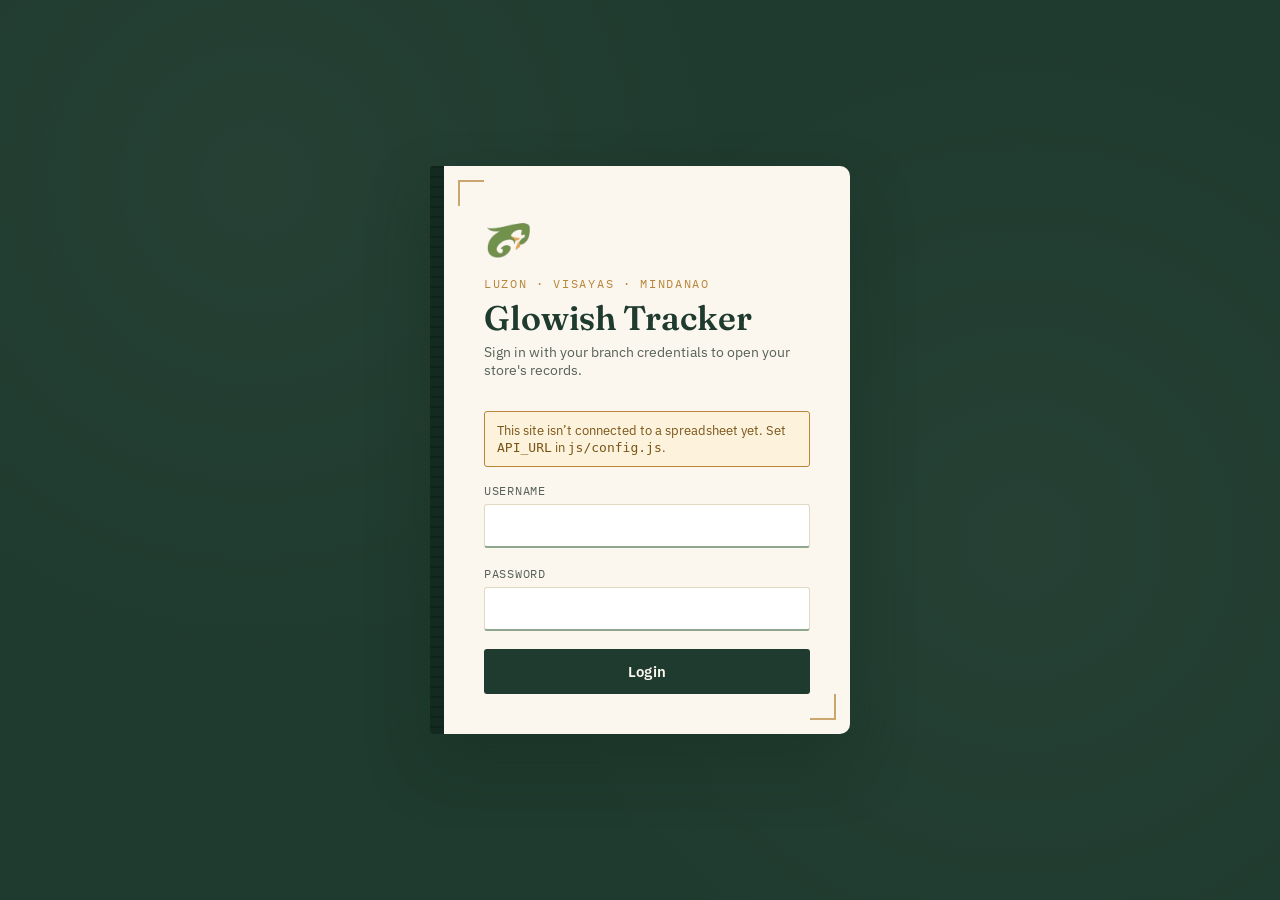
==== admin-dashboard.html @ 36d84f36 "updated" ====
<!DOCTYPE html>
<html lang="en">
<head>
  <meta charset="UTF-8" />
  <meta name="viewport" content="width=device-width, initial-scale=1.0" />
  <title>Admin Dashboard — Glowish Tracker</title>
  <link rel="stylesheet" href="css/styles.css" />
</head>
<body>
  <div class="dash-wrap">
    <header class="dash-header">
      <div class="dash-brand">
        <img src="img/logo.png" alt="" class="dash-logo" />
        <span class="mark">Glowish Tracker</span>
        <span class="admin-badge">Admin</span>
        <div class="dash-store" style="display:block;">
          <span>All regions &middot; All stores</span>
          <div class="refresh-timestamp" id="refresh-timestamp"></div>
        </div>
      </div>
      <div class="header-actions">
        <button class="refresh-btn" id="refresh-all-btn">Refresh all data</button>
        <button class="logout-btn" id="logout-btn">Log out</button>
      </div>
    </header>

    <div class="form-warning" id="config-banner" hidden style="margin: 0 4px 14px;">
      This site isn’t connected to a spreadsheet yet. Set <code>API_URL</code> in <code>js/config.js</code>.
    </div>

    <nav class="tabs">
      <button class="tab active" data-target="panel-overview">Overview</button>
      <button class="tab" data-target="panel-pricelist">Price List</button>
      <button class="tab" data-target="panel-ledger">Ledger</button>
      <button class="tab" data-target="panel-inventory">Inventory</button>
      <button class="tab" data-target="panel-collectibles">Collectibles</button>
      <button class="tab" data-target="panel-reports">Reports</button>
      <button class="tab" data-target="panel-weeklycollection">Weekly Collection</button>
      <button class="tab" data-target="panel-ricecollection">Rice Collection</button>
      <button class="tab" data-target="panel-insurance" id="tab-insurance" hidden>Insurance</button>
    </nav>

    <div class="page">

      <!-- OVERVIEW -->
      <section class="page-panel active" id="panel-overview">
        <div class="panel-head">
          <h2 class="panel-title">Overview</h2>
        </div>
        <div class="kpi-grid" id="kpi-grid"></div>
        <h3 class="overview-section-title">By region</h3>
        <div class="region-breakdown" id="region-breakdown"></div>
      </section>

      <!-- PRICE LIST -->
      <section class="page-panel" id="panel-pricelist">
        <div class="panel-head">
          <h2 class="panel-title">Price List</h2>
        </div>

        <div class="segmented">
          <input type="radio" name="admin-pricelist-view" id="admin-pl-view-regular" value="regular" checked />
          <label for="admin-pl-view-regular">Regular Price</label>
          <input type="radio" name="admin-pricelist-view" id="admin-pl-view-promo" value="promo" />
          <label for="admin-pl-view-promo">Promo Rates</label>
        </div>

        <!-- REGULAR PRICE -->
        <div id="regularprice-view">
          <p class="panel-meta" id="count-regularprice"></p>
          <div class="search-box"><input type="text" id="search-regularprice" placeholder="Search item, store, category…" /></div>
          <div class="table-scroll">
            <table class="ledger-table">
              <thead>
                <tr><th>Region</th><th>Store</th><th>Category</th><th>Item name</th><th>Price</th><th>Discount</th><th>Distributor price</th><th>Actions</th></tr>
              </thead>
              <tbody id="admin-regularprice-tbody"></tbody>
            </table>
          </div>
          <div class="pager" id="pager-regularprice" hidden></div>
          <div class="form-container" id="form-container-regularprice"></div>
        </div>

        <!-- PROMO RATES -->
        <div id="promorates-view" hidden>
          <p class="panel-meta" id="count-promorates"></p>
          <div class="search-box"><input type="text" id="search-promorates" placeholder="Search item, store, promo…" /></div>
          <div class="table-scroll">
            <table class="ledger-table">
              <thead>
                <tr><th>Region</th><th>Store</th><th>Category</th><th>Item name</th><th>Promo</th><th>SRP</th><th>Discount</th><th>Distributor price</th><th>Actions</th></tr>
              </thead>
              <tbody id="admin-promorates-tbody"></tbody>
            </table>
          </div>
          <div class="pager" id="pager-promorates" hidden></div>
          <div class="form-container" id="form-container-promorates"></div>
        </div>
      </section>

      <!-- LEDGER -->
      <section class="page-panel" id="panel-ledger">
        <div class="panel-head">
          <h2 class="panel-title">Ledger <span class="search-count" id="count-ledger"></span></h2>
        </div>
        <div class="search-box"><input type="text" id="search-ledger" placeholder="Search store, location, reference…" /></div>
        <div class="table-scroll">
          <table class="ledger-table">
            <thead>
              <tr><th>Region</th><th>Store</th><th>Location</th><th>Date</th><th>Beg. balance</th><th>Reference</th><th>Delivery</th><th>Payment</th><th>Balance</th><th>Remarks</th><th>Actions</th></tr>
            </thead>
            <tbody id="admin-ledger-tbody"></tbody>
          </table>
        </div>
        <div class="pager" id="pager-ledger" hidden></div>
        <div class="form-container" id="form-container-ledger"></div>
      </section>

      <!-- INVENTORY -->
      <section class="page-panel" id="panel-inventory">
        <div class="panel-head">
          <h2 class="panel-title">Inventory <span class="search-count" id="count-inventory"></span></h2>
        </div>

        <div class="low-stock-banner" id="low-stock-banner" hidden>
          <span>Showing low-stock items only (below 10) across all warehouses and regions.</span>
          <button type="button" id="clear-low-stock-filter">Clear filter</button>
        </div>

        <div id="inventory-low-stock-view" hidden>
          <div class="table-scroll">
            <table class="ledger-table">
              <thead>
                <tr><th>Region</th><th>Warehouse</th><th>Store</th><th>Item name</th><th>Total</th></tr>
              </thead>
              <tbody id="low-stock-tbody"></tbody>
            </table>
          </div>
        </div>

        <div id="inventory-normal-view">
          <div class="warehouse-tab-bar" id="admin-warehouse-tabs"></div>
          <button type="button" class="add-warehouse-btn" id="add-warehouse-btn">+ Add warehouse</button>
          <div class="segmented" style="margin-top: 14px;">
            <input type="radio" name="admin-inventory-view" id="admin-view-old" value="Old" checked />
            <label for="admin-view-old">Old items</label>
            <input type="radio" name="admin-inventory-view" id="admin-view-new" value="New" />
            <label for="admin-view-new">New items</label>
          </div>
          <div class="search-box"><input type="text" id="search-inventory" placeholder="Search item, store, out to…" /></div>
          <div class="table-scroll">
            <table class="ledger-table">
              <thead>
                <tr><th>Region</th><th>Store</th><th>Date</th><th>Item name</th><th>Beg.</th><th>In</th><th>Out</th><th>Total</th><th>Out to</th><th>Address</th><th>Delivered by</th><th>Remarks</th><th>Actions</th></tr>
              </thead>
              <tbody id="admin-inventory-tbody"></tbody>
            </table>
          </div>
          <div class="pager" id="pager-inventory" hidden></div>
          <div class="form-container" id="form-container-inventory"></div>
        </div>
      </section>

      <!-- COLLECTIBLES -->
      <section class="page-panel" id="panel-collectibles">
        <div class="panel-head">
          <h2 class="panel-title">Collectibles <span class="search-count" id="count-collectibles"></span></h2>
        </div>
        <div class="search-box"><input type="text" id="search-collectibles" placeholder="Search name, municipality, address…" /></div>
        <div class="table-scroll">
          <table class="ledger-table">
            <thead>
              <tr><th>Region</th><th>Store</th><th>Province</th><th>District</th><th>Municipality</th><th>Date</th><th>Name</th><th>Address</th><th>Balance</th><th>Actions</th></tr>
            </thead>
            <tbody id="admin-collectibles-tbody"></tbody>
          </table>
        </div>
        <div class="pager" id="pager-collectibles" hidden></div>
        <div class="form-container" id="form-container-collectibles"></div>
      </section>

      <!-- REPORTS -->
      <section class="page-panel" id="panel-reports">
        <div class="panel-head">
          <h2 class="panel-title">Weekly Reports</h2>
        </div>

        <div class="report-controls">
          <div class="field">
            <label for="report-end-date">Week ending</label>
            <input type="date" id="report-end-date" />
          </div>
          <button class="btn-secondary" id="report-generate-btn" type="button">Generate</button>
          <span class="report-range-label" id="report-range-label"></span>
        </div>

        <div class="report-block">
          <div class="report-block-head">
            <h3>Weekly Sales (from Ledger)</h3>
            <button class="refresh-btn" id="export-sales-csv">Export CSV</button>
          </div>
          <div class="table-scroll">
            <table class="ledger-table">
              <thead>
                <tr><th>Region</th><th>Store</th><th>Entries</th><th>Delivery</th><th>Payment</th><th>Ending balance</th></tr>
              </thead>
              <tbody id="report-sales-tbody"></tbody>
            </table>
          </div>
        </div>

        <div class="report-block">
          <div class="report-block-head">
            <h3>Weekly Stock Inventory</h3>
            <button class="refresh-btn" id="export-stock-csv">Export CSV</button>
          </div>
          <div class="table-scroll">
            <table class="ledger-table">
              <thead>
                <tr><th>Region</th><th>Store</th><th>Item</th><th>Total in</th><th>Total out</th><th>Ending total</th></tr>
              </thead>
              <tbody id="report-stock-tbody"></tbody>
            </table>
          </div>
        </div>
      </section>

      <!-- WEEKLY COLLECTION -->
      <section class="page-panel" id="panel-weeklycollection">
        <div class="panel-head">
          <h2 class="panel-title">Weekly Collection</h2>
        </div>

        <div class="report-controls">
          <div class="field"><label for="awc-week-date">Any date in the week</label><input type="date" id="awc-week-date" /></div>
          <button type="button" class="btn-secondary" id="awc-load-week">Load week</button>
          <span class="report-range-label" id="awc-week-label"></span>
        </div>

        <div class="kpi-grid" id="awc-summary-grid" style="margin-bottom: 22px;"></div>

        <div class="segmented">
          <input type="radio" name="awc-view" id="awc-view-collections" value="collections" checked />
          <label for="awc-view-collections">Collections</label>
          <input type="radio" name="awc-view" id="awc-view-expenses" value="expenses" />
          <label for="awc-view-expenses">Expenses</label>
        </div>

        <!-- COLLECTIONS -->
        <div id="awc-collections-view">
          <p class="status-line" id="awc-collections-status"></p>
          <div class="table-scroll">
            <table class="ledger-table">
              <thead><tr><th>Region</th><th>Store</th><th>Date</th><th>Distributor</th><th>Amount</th><th>Contact person</th><th>Contact no.</th><th>Remarks</th><th>Actions</th></tr></thead>
              <tbody id="awc-collections-tbody"></tbody>
            </table>
          </div>
          <div class="pager" id="pager-awc-collections" hidden></div>
          <div class="form-container" id="form-container-awc-collections"></div>
        </div>

        <!-- EXPENSES -->
        <div id="awc-expenses-view" hidden>
          <p class="status-line" id="awc-expenses-status"></p>
          <div class="table-scroll">
            <table class="ledger-table">
              <thead><tr><th>Region</th><th>Store</th><th>Date</th><th>Particular</th><th>Amount</th><th>Actions</th></tr></thead>
              <tbody id="awc-expenses-tbody"></tbody>
            </table>
          </div>
          <div class="pager" id="pager-awc-expenses" hidden></div>
          <div class="form-container" id="form-container-awc-expenses"></div>
        </div>

        <div class="report-block">
          <div class="report-block-head"><h3>Export</h3></div>
          <div style="display:flex; gap:10px; flex-wrap:wrap;">
            <button type="button" class="refresh-btn" id="awc-export-week-csv">Export this week (CSV)</button>
            <button type="button" class="refresh-btn" id="awc-export-week-pdf">Export this week (PDF)</button>
            <button type="button" class="refresh-btn" id="awc-export-month-csv">Export this month (CSV)</button>
            <button type="button" class="refresh-btn" id="awc-export-month-pdf">Export this month (PDF)</button>
          </div>
        </div>
      </section>

      <!-- RICE COLLECTION -->
      <section class="page-panel" id="panel-ricecollection">
        <div class="panel-head">
          <h2 class="panel-title">Rice Collection</h2>
        </div>

        <div class="report-controls">
          <div class="field"><label for="arc-week-date">Any date in the week</label><input type="date" id="arc-week-date" /></div>
          <button type="button" class="btn-secondary" id="arc-load-week">Load week</button>
          <span class="report-range-label" id="arc-week-label"></span>
        </div>

        <div class="warehouse-tab-bar" id="arc-municipality-tabs"></div>
        <button type="button" class="add-warehouse-btn" id="add-municipality-btn">+ Add municipality</button>
        <p class="panel-meta" id="arc-municipality-meta"></p>

        <p class="status-line" id="arc-status"></p>
        <div class="table-scroll">
          <table class="ledger-table">
            <thead><tr><th>Region</th><th>Date</th><th>Name</th><th>Address</th><th>Balance</th><th>Actions</th></tr></thead>
            <tbody id="arc-tbody"></tbody>
          </table>
        </div>
        <div class="pager" id="pager-arc" hidden></div>
        <div class="form-container" id="form-container-arc"></div>

        <div class="report-block">
          <div class="report-block-head"><h3>District Summary (this week, all regions)</h3></div>
          <div class="table-scroll">
            <table class="ledger-table">
              <thead><tr><th>Region</th><th>Province</th><th>District</th><th>Municipality</th><th>Total balance</th></tr></thead>
              <tbody id="arc-summary-tbody"></tbody>
            </table>
          </div>
          <div style="display:flex; gap:10px; flex-wrap:wrap; margin-top:12px;">
            <button type="button" class="refresh-btn" id="arc-export-csv">Export summary (CSV)</button>
            <button type="button" class="refresh-btn" id="arc-export-pdf">Export summary (PDF)</button>
          </div>
        </div>
      </section>

      <!-- INSURANCE (owner only) -->
      <section class="page-panel" id="panel-insurance">
        <div class="panel-head">
          <h2 class="panel-title">Insurance Updates</h2>
          <button class="refresh-btn" id="export-insurance-csv">Export to Excel (CSV)</button>
        </div>
        <p class="owner-only-note">Visible only to your account — staff and other admins never see this tab.</p>

        <div class="month-tab-bar" id="insurance-month-tabs"></div>
        <p class="status-line" id="insurance-status"></p>
        <div class="table-scroll">
          <table class="ledger-table">
            <thead>
              <tr><th>Date</th><th>Name</th><th>Birthdate</th><th>Address</th><th>Remarks</th><th>Actions</th></tr>
            </thead>
            <tbody id="insurance-tbody"></tbody>
          </table>
        </div>
        <div class="form-container" id="form-container-insurance"></div>
      </section>

    </div>
  </div>

  <script src="js/config.js"></script>
  <script src="js/api.js"></script>
  <script src="js/pagination.js"></script>
  <script src="js/modal.js"></script>
  <script src="js/weekmath.js"></script>
  <script src="js/export-utils.js"></script>
  <script src="js/admin-dashboard.js"></script>
  <script src="js/admin-crud.js"></script>
  <script src="js/admin-reports.js"></script>
  <script src="js/admin-insurance.js"></script>
  <script src="js/admin-weekly-collection.js"></script>
  <script src="js/admin-rice-collection.js"></script>
</body>
</html>
---- css/styles.css ----
@import url('https://fonts.googleapis.com/css2?family=Fraunces:opsz,wght@9..144,400;9..144,600;9..144,700&family=IBM+Plex+Sans:wght@400;500;600&family=IBM+Plex+Mono:wght@400;500&display=swap');

:root {
  --cover: #1F3A2E;
  --cover-dark: #142A20;
  --paper: #FBF7EE;
  --paper-line: #E2D9C2;
  --ink: #1C2A24;
  --ink-soft: #566158;
  --brass: #B8863B;
  --brass-light: #D9AE63;
  --rule-red: #A13D2E;
  --sage: #8FA68E;
  --shadow: rgba(20, 42, 32, 0.35);

  --font-display: 'Fraunces', serif;
  --font-body: 'IBM Plex Sans', sans-serif;
  --font-mono: 'IBM Plex Mono', monospace;
}

* { box-sizing: border-box; }

html, body {
  margin: 0;
  min-height: 100%;
}

body {
  font-family: var(--font-body);
  color: var(--ink);
  background: var(--cover);
  background-image:
    radial-gradient(circle at 20% 20%, rgba(255,255,255,0.03), transparent 40%),
    radial-gradient(circle at 80% 60%, rgba(255,255,255,0.03), transparent 45%);
}

a { color: inherit; }

button {
  font-family: var(--font-body);
  cursor: pointer;
}

:focus-visible {
  outline: 2px solid var(--brass-light);
  outline-offset: 2px;
}

/* ---------- LOGIN PAGE ---------- */

.login-wrap {
  min-height: 100vh;
  display: flex;
  align-items: center;
  justify-content: center;
  padding: 32px 16px;
}

.book {
  width: 100%;
  max-width: 420px;
  background: var(--paper);
  border-radius: 4px 10px 10px 4px;
  box-shadow: 0 30px 60px var(--shadow), 0 2px 0 rgba(255,255,255,0.05) inset;
  position: relative;
  padding: 48px 40px 40px;
  border-left: 14px solid var(--cover-dark);
}

.book::before {
  content: '';
  position: absolute;
  left: -14px;
  top: 0;
  bottom: 0;
  width: 14px;
  background: repeating-linear-gradient(
    to bottom,
    rgba(0,0,0,0.15) 0,
    rgba(0,0,0,0.15) 2px,
    transparent 2px,
    transparent 10px
  );
}

.book-corner {
  position: absolute;
  width: 26px;
  height: 26px;
  border: 2px solid var(--brass);
  opacity: 0.7;
}
.book-corner.tl { top: 14px; left: 14px; border-right: none; border-bottom: none; }
.book-corner.br { bottom: 14px; right: 14px; border-left: none; border-top: none; }

.book-logo {
  display: block;
  height: 44px;
  margin: 0 0 18px;
}

.book-eyebrow {
  font-family: var(--font-mono);
  font-size: 12px;
  letter-spacing: 0.14em;
  text-transform: uppercase;
  color: var(--brass);
  margin: 0 0 6px;
}

.book-title {
  font-family: var(--font-display);
  font-weight: 600;
  font-size: 34px;
  margin: 0 0 4px;
  color: var(--cover);
}

.book-subtitle {
  font-size: 14px;
  color: var(--ink-soft);
  margin: 0 0 32px;
}

.field {
  margin-bottom: 18px;
}

.field label {
  display: block;
  font-size: 12px;
  font-family: var(--font-mono);
  letter-spacing: 0.06em;
  text-transform: uppercase;
  color: var(--ink-soft);
  margin-bottom: 6px;
}

.field input, .field select {
  width: 100%;
  padding: 11px 12px;
  border: 1px solid var(--paper-line);
  border-bottom: 2px solid var(--sage);
  border-radius: 3px;
  background: #fff;
  font-family: var(--font-mono);
  font-size: 15px;
  color: var(--ink);
}

.field input:focus, .field select:focus {
  border-bottom-color: var(--brass);
}

.field input:read-only {
  background: var(--paper-line);
  color: var(--ink-soft);
  cursor: not-allowed;
}

.btn-primary {
  width: 100%;
  padding: 13px;
  background: var(--cover);
  color: var(--paper);
  border: none;
  border-radius: 3px;
  font-size: 15px;
  font-weight: 600;
  letter-spacing: 0.02em;
  transition: background 0.15s ease;
}
.btn-primary:hover { background: var(--cover-dark); }
.btn-primary:disabled { opacity: 0.6; cursor: default; }

.form-error {
  background: #FBE9E5;
  color: var(--rule-red);
  border: 1px solid var(--rule-red);
  padding: 10px 12px;
  border-radius: 3px;
  font-size: 13px;
  margin-bottom: 16px;
}

.form-warning {
  background: #FDF2DC;
  color: #7A5518;
  border: 1px solid var(--brass);
  padding: 10px 12px;
  border-radius: 3px;
  font-size: 13px;
  margin-bottom: 16px;
}

/* ---------- DASHBOARD ---------- */

.dash-wrap {
  min-height: 100vh;
  padding: 28px 20px 60px;
  max-width: 1100px;
  margin: 0 auto;
}

.dash-header {
  display: flex;
  align-items: center;
  justify-content: space-between;
  color: var(--paper);
  padding: 4px 4px 20px;
}

.dash-brand {
  display: flex;
  align-items: baseline;
  gap: 12px;
}

.dash-logo {
  height: 26px;
  align-self: center;
}

.dash-brand .mark {
  font-family: var(--font-display);
  font-size: 22px;
  font-weight: 700;
  color: var(--brass-light);
}

.dash-store {
  font-family: var(--font-mono);
  font-size: 13px;
  color: rgba(251,247,238,0.75);
}

#store-name { color: var(--paper); font-weight: 600; }

.logout-btn {
  background: transparent;
  border: 1px solid rgba(251,247,238,0.4);
  color: var(--paper);
  padding: 8px 16px;
  border-radius: 3px;
  font-size: 13px;
}
.logout-btn:hover { border-color: var(--brass-light); color: var(--brass-light); }

/* Tab dividers styled like physical ledger index tabs */
.tabs {
  display: flex;
  gap: 6px;
  padding: 0 4px;
}

.tab {
  font-family: var(--font-mono);
  font-size: 13px;
  letter-spacing: 0.04em;
  padding: 12px 18px 10px;
  border: none;
  border-radius: 8px 8px 0 0;
  background: var(--sage);
  color: var(--cover-dark);
  opacity: 0.75;
  transform: translateY(6px);
  transition: transform 0.15s ease, opacity 0.15s ease;
}
.tab:nth-child(2) { background: var(--brass-light); }
.tab:nth-child(3) { background: #C97F6E; }
.tab:nth-child(4) { background: #9FB8C4; }
.tab:nth-child(5) { background: #A8B89A; }
.tab:nth-child(6) { background: #C9A5D9; }

.tab.active {
  opacity: 1;
  transform: translateY(0);
  font-weight: 600;
  box-shadow: 0 -2px 8px rgba(0,0,0,0.15);
}

.page {
  background: var(--paper);
  border-radius: 0 6px 6px 6px;
  box-shadow: 0 30px 60px var(--shadow);
  min-height: 60vh;
}

.page-panel {
  display: none;
  padding: 32px 36px 40px;
  position: relative;
}

.page-panel.active { display: block; }

.page-panel::before {
  /* ledger margin rule */
  content: '';
  position: absolute;
  left: 14px;
  top: 0;
  bottom: 0;
  width: 1px;
  background: var(--rule-red);
  opacity: 0.3;
}

.panel-head {
  display: flex;
  align-items: baseline;
  justify-content: space-between;
  margin-bottom: 18px;
}

.panel-title {
  font-family: var(--font-display);
  font-size: 24px;
  font-weight: 600;
  color: var(--cover);
  margin: 0;
}

.panel-meta {
  font-family: var(--font-mono);
  font-size: 12px;
  color: var(--ink-soft);
}

.refresh-btn {
  background: transparent;
  border: 1px solid var(--paper-line);
  color: var(--ink-soft);
  font-family: var(--font-mono);
  font-size: 12px;
  padding: 6px 12px;
  border-radius: 4px;
}
.refresh-btn:hover { border-color: var(--brass); color: var(--brass); }

.status-line {
  font-family: var(--font-mono);
  font-size: 12px;
  color: var(--ink-soft);
  min-height: 16px;
  margin: 0 0 12px;
}
.status-line.error { color: var(--rule-red); }

.table-scroll {
  overflow-x: auto;
  margin-bottom: 28px;
}

table.ledger-table {
  width: 100%;
  border-collapse: collapse;
  font-family: var(--font-mono);
  font-size: 13px;
  min-width: 640px;
}

.ledger-table thead th {
  text-align: left;
  font-size: 11px;
  letter-spacing: 0.05em;
  text-transform: uppercase;
  color: var(--ink-soft);
  border-bottom: 2px solid var(--cover);
  padding: 8px 10px;
}

.ledger-table tbody td {
  padding: 9px 10px;
  border-bottom: 1px solid var(--paper-line);
}

.ledger-table tbody tr:hover { background: rgba(184,134,59,0.06); }

.ledger-table .num { text-align: right; font-variant-numeric: tabular-nums; }

.empty-row {
  text-align: center;
  color: var(--ink-soft);
  font-style: italic;
  padding: 18px !important;
}

.pager {
  display: flex;
  align-items: center;
  justify-content: center;
  gap: 16px;
  margin: 4px 0 24px;
}

.pager-btn {
  background: #fff;
  border: 1px solid var(--paper-line);
  color: var(--ink);
  font-family: var(--font-mono);
  font-size: 12px;
  padding: 7px 14px;
  border-radius: 4px;
}
.pager-btn:hover:not(:disabled) { border-color: var(--brass); color: var(--brass); }
.pager-btn:disabled { opacity: 0.4; cursor: default; }

.pager-label {
  font-family: var(--font-mono);
  font-size: 12px;
  color: var(--ink-soft);
}

.entry-form {
  border-top: 1px dashed var(--paper-line);
  padding-top: 22px;
}

.entry-form h3 {
  font-family: var(--font-display);
  font-size: 16px;
  color: var(--cover);
  margin: 0 0 14px;
}

.form-grid {
  display: grid;
  grid-template-columns: repeat(auto-fit, minmax(160px, 1fr));
  gap: 14px 16px;
  margin-bottom: 16px;
}

.form-grid .field { margin-bottom: 0; }
.form-grid .field.wide { grid-column: 1 / -1; }

.btn-secondary {
  background: var(--brass);
  color: #fff;
  border: none;
  padding: 10px 20px;
  border-radius: 3px;
  font-size: 13px;
  font-weight: 600;
}
.btn-secondary:hover { background: #9F7130; }

.row-actions {
  white-space: nowrap;
}

.link-btn {
  background: none;
  border: none;
  padding: 0;
  font-family: var(--font-mono);
  font-size: 12px;
  color: var(--ink-soft);
  text-decoration: underline;
  text-underline-offset: 2px;
  cursor: pointer;
}
.link-btn:hover { color: var(--brass); }
.link-btn.delete-btn:hover { color: var(--rule-red); }
.link-btn + .link-btn { margin-left: 10px; }

.form-actions {
  display: flex;
  align-items: center;
  gap: 12px;
}

.segmented {
  display: inline-flex;
  border: 1px solid var(--paper-line);
  border-radius: 4px;
  overflow: hidden;
  margin-bottom: 18px;
}

.segmented input { display: none; }

.segmented label {
  padding: 7px 16px;
  font-family: var(--font-mono);
  font-size: 12px;
  color: var(--ink-soft);
  cursor: pointer;
  background: #fff;
}

.segmented input:checked + label {
  background: var(--cover);
  color: var(--paper);
}

/* ---------- ADMIN DASHBOARD ---------- */

.admin-badge {
  font-family: var(--font-mono);
  font-size: 10px;
  letter-spacing: 0.08em;
  text-transform: uppercase;
  color: var(--cover-dark);
  background: var(--brass-light);
  padding: 3px 9px;
  border-radius: 20px;
  margin-left: 10px;
  vertical-align: middle;
}

.refresh-timestamp {
  font-family: var(--font-mono);
  font-size: 11px;
  color: rgba(251,247,238,0.55);
  margin-top: 2px;
}

.header-actions {
  display: flex;
  align-items: center;
  gap: 10px;
}

/* KPI cards on the Overview tab */
.kpi-grid {
  display: grid;
  grid-template-columns: repeat(auto-fit, minmax(180px, 1fr));
  gap: 16px;
  margin-bottom: 32px;
}

.kpi-card {
  background: #fff;
  border: 1px solid var(--paper-line);
  border-left: 4px solid var(--brass);
  border-radius: 4px;
  padding: 18px 20px;
  min-width: 0;
  overflow: hidden;
}

.kpi-card .kpi-label {
  font-family: var(--font-mono);
  font-size: 11px;
  letter-spacing: 0.06em;
  text-transform: uppercase;
  color: var(--ink-soft);
  margin: 0 0 8px;
}

.kpi-card .kpi-value {
  font-family: var(--font-display);
  font-size: clamp(18px, 2.4vw, 30px);
  font-weight: 600;
  color: var(--cover);
  margin: 0;
  overflow-wrap: anywhere;
  word-break: break-word;
  line-height: 1.15;
}

.kpi-card .kpi-sub {
  font-family: var(--font-mono);
  font-size: 11px;
  color: var(--sage);
  margin: 4px 0 0;
}

.overview-section-title {
  font-family: var(--font-display);
  font-size: 17px;
  color: var(--cover);
  margin: 0 0 12px;
}

/* region breakdown mini table on Overview */
.region-breakdown {
  display: grid;
  grid-template-columns: repeat(auto-fit, minmax(220px, 1fr));
  gap: 14px;
  margin-bottom: 8px;
}

.region-card {
  background: #fff;
  border: 1px solid var(--paper-line);
  border-radius: 4px;
  padding: 14px 16px;
  min-width: 0;
  overflow: hidden;
}

.region-card h4 {
  font-family: var(--font-mono);
  font-size: 12px;
  letter-spacing: 0.05em;
  text-transform: uppercase;
  color: var(--brass);
  margin: 0 0 8px;
}

.region-card ul {
  list-style: none;
  margin: 0;
  padding: 0;
  font-family: var(--font-mono);
  font-size: 12px;
  color: var(--ink-soft);
}

.region-card li {
  display: flex;
  justify-content: space-between;
  align-items: baseline;
  flex-wrap: wrap;
  gap: 2px 8px;
  padding: 3px 0;
}

.region-card li span:last-child {
  overflow-wrap: anywhere;
  text-align: right;
}

/* Search box shared by admin table tabs */
.search-box {
  position: relative;
  margin-bottom: 16px;
}

.search-box input {
  width: 100%;
  max-width: 340px;
  padding: 9px 14px 9px 34px;
  border: 1px solid var(--paper-line);
  border-radius: 20px;
  font-family: var(--font-body);
  font-size: 13px;
  color: var(--ink);
  background: #fff;
}

.search-box input:focus { border-color: var(--brass); }

.search-box::before {
  content: '\1F50D';
  position: absolute;
  left: 13px;
  top: 50%;
  transform: translateY(-50%);
  font-size: 12px;
  opacity: 0.5;
  pointer-events: none;
}

.search-count {
  font-family: var(--font-mono);
  font-size: 11px;
  color: var(--ink-soft);
  margin-left: 10px;
}

.region-pill {
  display: inline-block;
  font-family: var(--font-mono);
  font-size: 10px;
  letter-spacing: 0.03em;
  padding: 2px 8px;
  border-radius: 10px;
  background: var(--sage);
  color: var(--cover-dark);
}

/* Reports tab */
.report-controls {
  display: flex;
  align-items: flex-end;
  gap: 16px;
  flex-wrap: wrap;
  margin-bottom: 24px;
  padding-bottom: 22px;
  border-bottom: 1px dashed var(--paper-line);
}

.report-controls .field { margin-bottom: 0; }

.report-range-label {
  font-family: var(--font-mono);
  font-size: 12px;
  color: var(--ink-soft);
  padding-bottom: 11px;
}

.report-block {
  margin-bottom: 36px;
}

.report-block-head {
  display: flex;
  align-items: baseline;
  justify-content: space-between;
  margin-bottom: 12px;
}

.report-block-head h3 {
  font-family: var(--font-display);
  font-size: 18px;
  color: var(--cover);
  margin: 0;
}

.report-total-row td {
  font-weight: 600;
  border-top: 2px solid var(--cover) !important;
  background: rgba(184,134,59,0.06);
}

/* ---------- Remarks (Ledger / Inventory) ---------- */

.remarks-cell {
  white-space: nowrap;
}

.remarks-preview {
  color: var(--ink-soft);
  font-size: 12px;
  margin-right: 8px;
}

/* ---------- Modal ---------- */

.modal-overlay {
  position: fixed;
  inset: 0;
  background: rgba(20, 38, 29, 0.55);
  display: flex;
  align-items: center;
  justify-content: center;
  z-index: 1000;
  padding: 20px;
}

.modal-box {
  background: var(--paper);
  border-radius: 6px;
  max-width: 480px;
  width: 100%;
  max-height: 80vh;
  overflow-y: auto;
  box-shadow: 0 30px 60px rgba(0,0,0,0.4);
}

.modal-head {
  display: flex;
  align-items: center;
  justify-content: space-between;
  padding: 16px 20px;
  border-bottom: 1px solid var(--paper-line);
}

.modal-head h3 {
  font-family: var(--font-display);
  font-size: 17px;
  color: var(--cover);
  margin: 0;
}

.modal-close {
  background: none;
  border: none;
  font-size: 22px;
  line-height: 1;
  color: var(--ink-soft);
  cursor: pointer;
  padding: 0 4px;
}
.modal-close:hover { color: var(--rule-red); }

.modal-body {
  padding: 18px 20px 22px;
  font-family: var(--font-body);
  font-size: 14px;
  color: var(--ink);
  white-space: pre-wrap;
  word-break: break-word;
}

/* ---------- Warehouse tabs (Inventory) ---------- */

.warehouse-tab-bar {
  display: flex;
  flex-wrap: wrap;
  gap: 8px;
  align-items: center;
  margin-bottom: 16px;
}

.warehouse-tab-btn {
  font-family: var(--font-mono);
  font-size: 12px;
  padding: 7px 16px;
  border: 1px solid var(--paper-line);
  border-radius: 20px;
  background: #fff;
  color: var(--ink-soft);
}

.warehouse-tab-btn.active {
  background: var(--cover);
  border-color: var(--cover);
  color: var(--paper);
  font-weight: 600;
}

.warehouse-tab-btn:hover:not(.active) { border-color: var(--brass); color: var(--brass); }

.add-warehouse-btn {
  font-family: var(--font-mono);
  font-size: 12px;
  padding: 7px 14px;
  border: 1px dashed var(--brass);
  border-radius: 20px;
  background: transparent;
  color: var(--brass);
}
.add-warehouse-btn:hover { background: rgba(184,134,59,0.08); }

/* ---------- Low stock ---------- */

.low-stock-row td {
  background: rgba(161, 61, 46, 0.08) !important;
  color: var(--rule-red);
}

.low-stock-row .remarks-preview { color: var(--rule-red); }

.kpi-card.kpi-clickable {
  cursor: pointer;
  transition: box-shadow 0.15s ease, transform 0.15s ease;
}
.kpi-card.kpi-clickable:hover {
  box-shadow: 0 8px 20px rgba(0,0,0,0.12);
  transform: translateY(-2px);
}

.low-stock-banner {
  display: flex;
  align-items: center;
  justify-content: space-between;
  background: #FBE9E5;
  border: 1px solid var(--rule-red);
  color: var(--rule-red);
  padding: 10px 16px;
  border-radius: 4px;
  margin-bottom: 18px;
  font-family: var(--font-mono);
  font-size: 12px;
}

.low-stock-banner button {
  background: none;
  border: 1px solid var(--rule-red);
  color: var(--rule-red);
  border-radius: 4px;
  padding: 5px 12px;
  font-family: var(--font-mono);
  font-size: 11px;
}
.low-stock-banner button:hover { background: var(--rule-red); color: #fff; }

/* ---------- Insurance (owner only) ---------- */

.month-tab-bar {
  display: flex;
  flex-wrap: wrap;
  gap: 6px;
  margin-bottom: 18px;
}

.month-tab-btn {
  font-family: var(--font-mono);
  font-size: 11px;
  padding: 6px 12px;
  border: 1px solid var(--paper-line);
  border-radius: 4px;
  background: #fff;
  color: var(--ink-soft);
}
.month-tab-btn.active {
  background: var(--brass);
  border-color: var(--brass);
  color: #fff;
  font-weight: 600;
}
.month-tab-btn:hover:not(.active) { border-color: var(--brass); color: var(--brass); }

.owner-only-note {
  font-family: var(--font-mono);
  font-size: 11px;
  color: var(--sage);
  margin: -8px 0 18px;
}

@media (max-width: 640px) {
  .book { padding: 36px 24px 32px; }
  .page-panel { padding: 24px 18px 32px; }
  .page-panel::before { left: 6px; opacity: 0.2; }
  .dash-header { flex-direction: column; align-items: flex-start; gap: 12px; }
  .tabs { flex-wrap: wrap; }
  .kpi-grid, .region-breakdown { grid-template-columns: 1fr 1fr; }
  .search-box input { max-width: 100%; }
  .report-controls { flex-direction: column; align-items: stretch; }
  .modal-box { max-height: 90vh; }
}
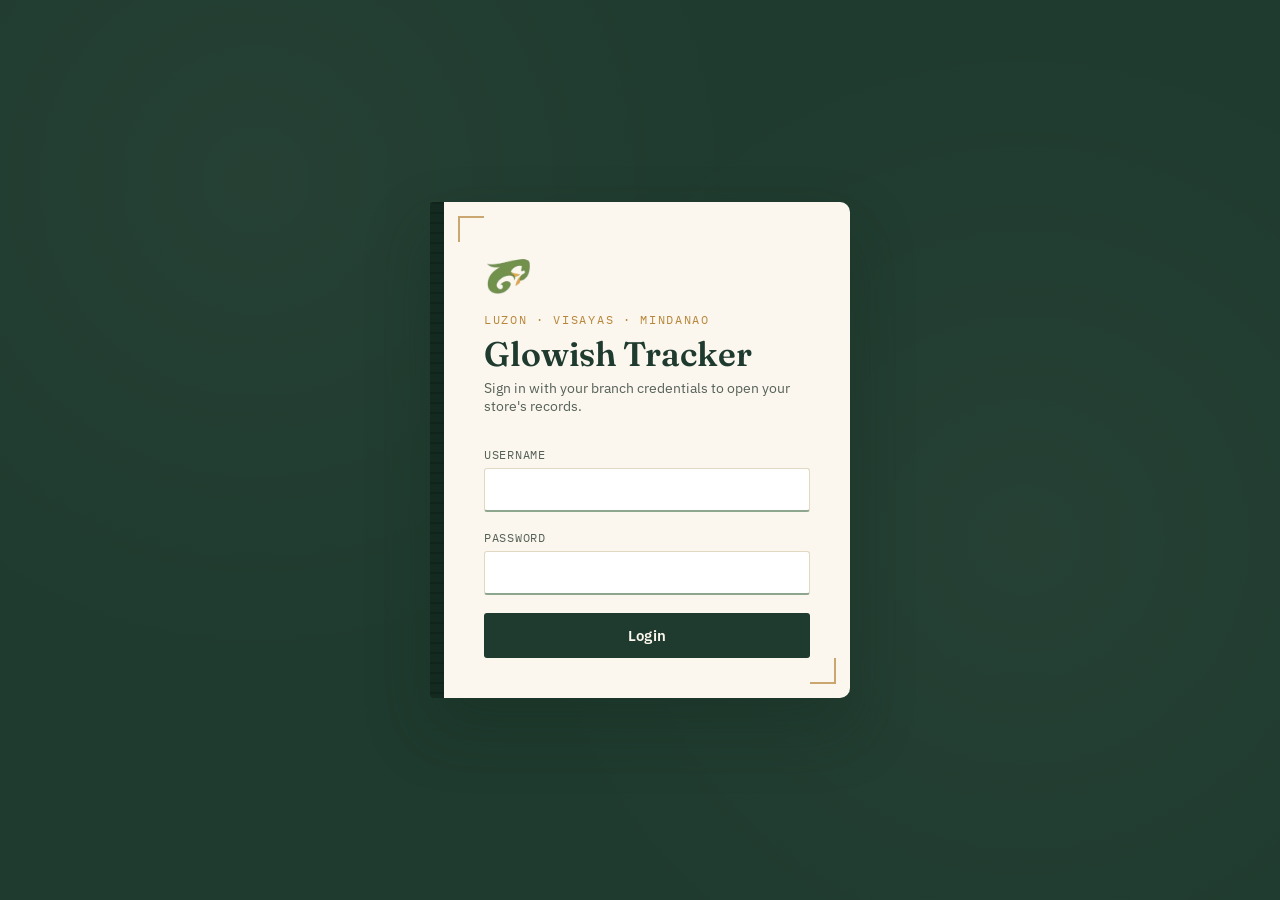
==== commit 4c36d578: "push" ====
--- a/admin-dashboard.html
+++ b/admin-dashboard.html
@@ -249,6 +249,7 @@
         <!-- COLLECTIONS -->
         <div id="awc-collections-view">
           <p class="status-line" id="awc-collections-status"></p>
+          <div class="search-box"><input type="text" id="awc-search-collections" placeholder="Search collections…" /></div>
           <div class="table-scroll">
             <table class="ledger-table">
               <thead><tr><th>Region</th><th>Store</th><th>Date</th><th>Distributor</th><th>Amount</th><th>Contact person</th><th>Contact no.</th><th>Remarks</th><th>Actions</th></tr></thead>
@@ -262,6 +263,7 @@
         <!-- EXPENSES -->
         <div id="awc-expenses-view" hidden>
           <p class="status-line" id="awc-expenses-status"></p>
+          <div class="search-box"><input type="text" id="awc-search-expenses" placeholder="Search expenses…" /></div>
           <div class="table-scroll">
             <table class="ledger-table">
               <thead><tr><th>Region</th><th>Store</th><th>Date</th><th>Particular</th><th>Amount</th><th>Actions</th></tr></thead>
@@ -299,27 +301,60 @@
         <button type="button" class="add-warehouse-btn" id="add-municipality-btn">+ Add municipality</button>
         <p class="panel-meta" id="arc-municipality-meta"></p>
 
-        <p class="status-line" id="arc-status"></p>
-        <div class="table-scroll">
-          <table class="ledger-table">
-            <thead><tr><th>Region</th><th>Date</th><th>Name</th><th>Address</th><th>Balance</th><th>Actions</th></tr></thead>
-            <tbody id="arc-tbody"></tbody>
-          </table>
-        </div>
-        <div class="pager" id="pager-arc" hidden></div>
-        <div class="form-container" id="form-container-arc"></div>
-
-        <div class="report-block">
-          <div class="report-block-head"><h3>District Summary (this week, all regions)</h3></div>
-          <div class="table-scroll">
-            <table class="ledger-table">
-              <thead><tr><th>Region</th><th>Province</th><th>District</th><th>Municipality</th><th>Total balance</th></tr></thead>
-              <tbody id="arc-summary-tbody"></tbody>
-            </table>
-          </div>
-          <div style="display:flex; gap:10px; flex-wrap:wrap; margin-top:12px;">
-            <button type="button" class="refresh-btn" id="arc-export-csv">Export summary (CSV)</button>
-            <button type="button" class="refresh-btn" id="arc-export-pdf">Export summary (PDF)</button>
+        <div class="segmented">
+          <input type="radio" name="arc-mode" id="arc-mode-weekly" value="weekly" checked />
+          <label for="arc-mode-weekly">Weekly View</label>
+          <input type="radio" name="arc-mode" id="arc-mode-list" value="list" />
+          <label for="arc-mode-list">View List (by month)</label>
+          <input type="radio" name="arc-mode" id="arc-mode-report" value="report" />
+          <label for="arc-mode-report">District Report</label>
+        </div>
+
+        <!-- WEEKLY VIEW -->
+        <div id="arc-weekly-view">
+          <p class="status-line" id="arc-status"></p>
+          <div class="search-box"><input type="text" id="arc-search" placeholder="Search this list…" /></div>
+          <div class="table-scroll">
+            <table class="ledger-table">
+              <thead><tr><th>Region</th><th>Date</th><th>Name</th><th>Address</th><th>Balance</th><th>Actions</th></tr></thead>
+              <tbody id="arc-tbody"></tbody>
+            </table>
+          </div>
+          <div class="pager" id="pager-arc" hidden></div>
+          <div class="form-container" id="form-container-arc"></div>
+
+          <div class="report-block">
+            <div class="report-block-head"><h3>District Summary (this week, all regions)</h3></div>
+            <div class="table-scroll">
+              <table class="ledger-table">
+                <thead><tr><th>Region</th><th>Province</th><th>District</th><th>Municipality</th><th>Total balance</th></tr></thead>
+                <tbody id="arc-summary-tbody"></tbody>
+              </table>
+            </div>
+            <div style="display:flex; gap:10px; flex-wrap:wrap; margin-top:12px;">
+              <button type="button" class="refresh-btn" id="arc-export-csv">Export summary (CSV)</button>
+              <button type="button" class="refresh-btn" id="arc-export-pdf">Export summary (PDF)</button>
+            </div>
+          </div>
+        </div>
+
+        <!-- FULL LIST, GROUPED BY MONTH (oldest to recent), all regions -->
+        <div id="arc-list-view" hidden>
+          <p class="panel-meta" id="arc-list-meta"></p>
+          <div id="arc-list-container"></div>
+        </div>
+
+        <!-- DISTRICT REPORT (municipalities x weekly columns), all regions -->
+        <div id="arc-report-view" hidden>
+          <div class="report-controls">
+            <div class="field"><label for="arc-report-district">District</label><select id="arc-report-district"></select></div>
+            <div class="field"><label for="arc-report-month">Month</label><input type="month" id="arc-report-month" /></div>
+            <button type="button" class="btn-secondary" id="arc-report-generate">Generate report</button>
+          </div>
+          <div id="arc-report-container"></div>
+          <div style="display:flex; gap:10px; flex-wrap:wrap; margin-top:14px;">
+            <button type="button" class="refresh-btn" id="arc-report-export-csv">Export report (CSV)</button>
+            <button type="button" class="refresh-btn" id="arc-report-export-pdf">Export report (PDF)</button>
           </div>
         </div>
       </section>
--- a/css/styles.css
+++ b/css/styles.css
@@ -525,7 +525,7 @@
 /* KPI cards on the Overview tab */
 .kpi-grid {
   display: grid;
-  grid-template-columns: repeat(auto-fit, minmax(180px, 1fr));
+  grid-template-columns: repeat(auto-fit, minmax(220px, 1fr));
   gap: 16px;
   margin-bottom: 32px;
 }
@@ -551,12 +551,13 @@
 
 .kpi-card .kpi-value {
   font-family: var(--font-display);
-  font-size: clamp(18px, 2.4vw, 30px);
+  font-size: clamp(15px, 1.8vw, 26px);
   font-weight: 600;
   color: var(--cover);
   margin: 0;
-  overflow-wrap: anywhere;
-  word-break: break-word;
+  white-space: nowrap;
+  overflow: hidden;
+  text-overflow: ellipsis;
   line-height: 1.15;
 }
 
@@ -619,7 +620,9 @@
 }
 
 .region-card li span:last-child {
-  overflow-wrap: anywhere;
+  white-space: nowrap;
+  overflow: hidden;
+  text-overflow: ellipsis;
   text-align: right;
 }
 
@@ -716,6 +719,18 @@
   background: rgba(184,134,59,0.06);
 }
 
+.overall-total-box {
+  display: inline-block;
+  margin-top: 14px;
+  padding: 10px 18px;
+  background: #FDF2DC;
+  border: 1px solid var(--brass);
+  border-radius: 4px;
+  font-family: var(--font-mono);
+  font-weight: 600;
+  color: var(--cover-dark);
+}
+
 /* ---------- Remarks (Ledger / Inventory) ---------- */
 
 .remarks-cell {
